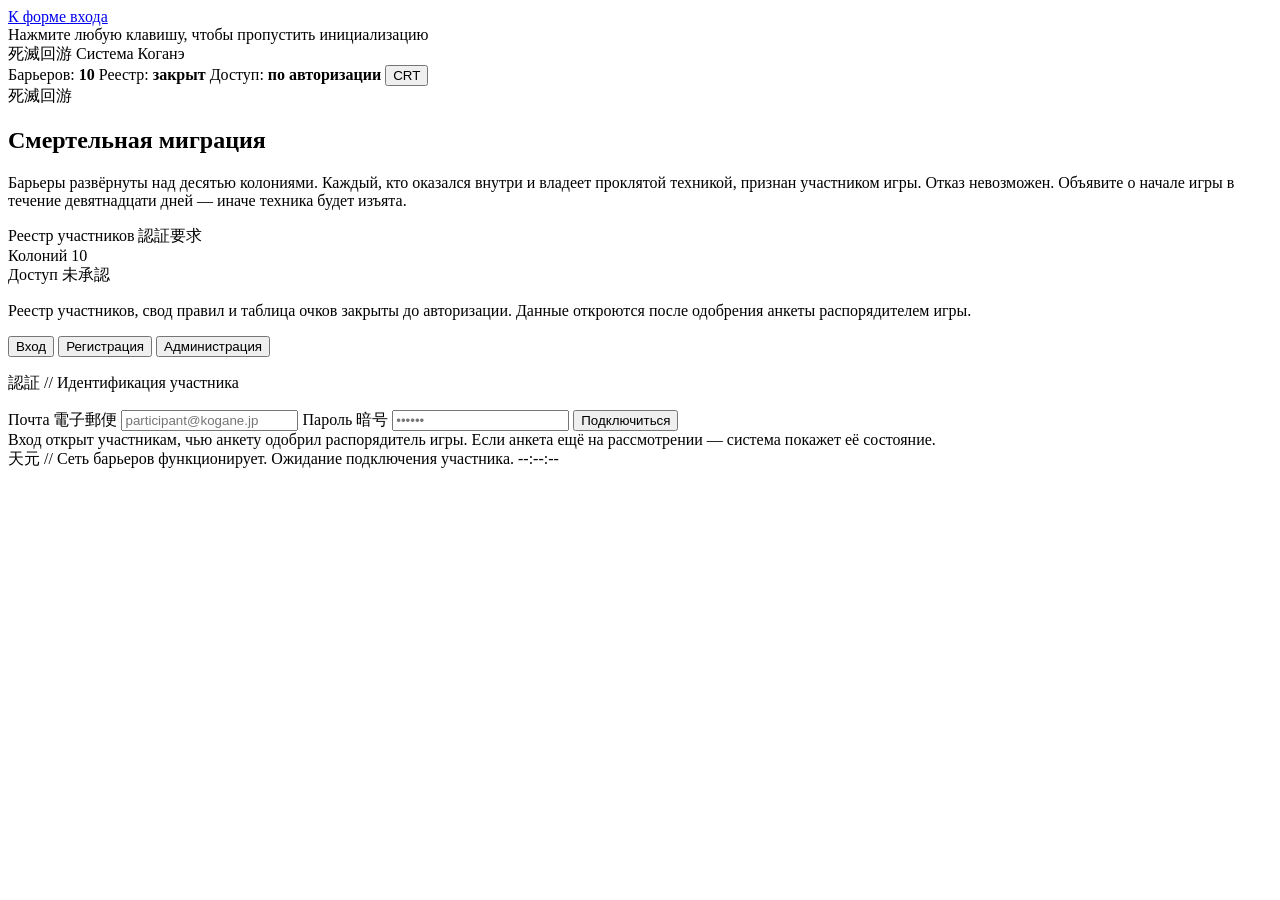
==== index.html @ cd7defad "Add files via upload" ====
<!DOCTYPE html>
<html lang="ru" data-crt="on">
<head>
  <meta charset="UTF-8" />
  <meta name="viewport" content="width=device-width, initial-scale=1.0" />
  <meta name="theme-color" content="#04140f" />
  <meta name="description" content="Система Коганэ — управление Смертельной миграцией. 死滅回游 管理システム" />
  <title>КОГАНЭ // 死滅回游 管理システム</title>

  <link rel="icon" href="assets/icons/favicon.svg" type="image/svg+xml" />
  <link rel="preconnect" href="https://fonts.googleapis.com" />
  <link rel="preconnect" href="https://fonts.gstatic.com" crossorigin />
  <link href="https://fonts.googleapis.com/css2?family=DotGothic16&display=swap" rel="stylesheet" />
  <link rel="stylesheet" href="css/main.css?v=5" />
</head>

<body>
  <a class="skip" href="#auth">К форме входа</a>

  <!-- ============ ЗАГРУЗКА СИСТЕМЫ ============ -->
  <div class="boot" id="boot">
    <div class="boot__log" id="bootLog"></div>
    <div class="boot__bar"><div class="boot__fill" id="bootFill"></div></div>
    <div class="boot__skip">Нажмите любую клавишу, чтобы пропустить инициализацию</div>
  </div>

  <!-- ============ ПОДКЛЮЧЕНИЕ К БАРЬЕРУ ============ -->
  <div class="connect" id="connect" hidden>
    <div class="barrier" aria-hidden="true">
      <div class="barrier__grid"></div>
      <div class="barrier__ring"></div>
      <div class="barrier__ring"></div>
      <div class="barrier__ring"></div>
      <div class="barrier__ring"></div>
    </div>
    <div class="connect__inner">
      <div class="connect__jp" id="connectJp">接続中</div>
      <div class="connect__step" id="connectStep"></div>
      <div class="connect__sub" id="connectSub">KOGANE LINK / TENGEN BARRIER NETWORK</div>
      <div class="connect__bar"><div class="connect__fill" id="connectFill"></div></div>
      <button class="connect__skip" type="button" id="connectSkip">Продолжить →</button>
    </div>
  </div>

  <!-- Аварийные выходы. Обычный скрипт, не модуль: работает даже если
       модули не загрузились или браузер отдал их из старого кеша. -->
  <script>
  (function () {
    var connect = document.getElementById('connect');
    var skip = document.getElementById('connectSkip');
    var boot = document.getElementById('boot');

    // Переход в систему: её собственная проверка доступа отправит
    // участника на нужный экран (анкета, ожидание или админка).
    function leave() { window.location.replace('pages/system.html'); }

    if (skip && connect) {
      skip.addEventListener('click', function () {
        // Если модуль жив, он сам знает точный адрес перехода
        if (window.__koganeConnect) return;
        leave();
      });
    }

    // Экран подключения не должен держать дольше десяти секунд
    if (connect) {
      new MutationObserver(function () {
        if (connect.hidden) return;
        setTimeout(function () {
          if (!connect.hidden && document.body.contains(connect)) leave();
        }, 10000);
      }).observe(connect, { attributes: true, attributeFilter: ['hidden'] });
    }

    // Загрузочный экран убирается по клику или клавише
    if (boot) {
      var dropBoot = function () { if (boot.parentNode) boot.remove(); };
      boot.addEventListener('click', dropBoot);
      window.addEventListener('keydown', dropBoot, { once: true });
      setTimeout(dropBoot, 12000);
    }
  })();
  </script>

  <!-- ============ ЭКРАН ============ -->
  <div class="stage">
    <div class="screen" id="screen">

      <header class="sys-head">
        <div class="sys-head__brand">
          <span class="led" aria-hidden="true"></span>
          <span class="sys-head__jp jp">死滅回游</span>
          <span class="sys-head__title">Система Коганэ</span>
        </div>
        <div class="sys-head__meta">
          <span class="hide-sm">Барьеров: <b>10</b></span>
          <span class="hide-sm">Реестр: <b>закрыт</b></span>
          <span>Доступ: <b>по авторизации</b></span>
          <button class="btn btn--sm btn--ghost" type="button" id="crtToggle">CRT</button>
        </div>
      </header>

      <main class="auth" id="auth">

        <!-- Левая часть: афиша -->
        <section class="auth__brand">
          <div class="auth__jp jp chroma">死滅回游</div>
          <h1 class="auth__title">Смертельная миграция</h1>
          <p class="auth__lead">
            Барьеры развёрнуты над десятью колониями. Каждый, кто оказался внутри
            и владеет проклятой техникой, признан участником игры. Отказ невозможен.
            Объявите о начале игры в течение девятнадцати дней — иначе техника будет изъята.
          </p>

          <div class="auth__stats">
            <div>
              <span class="label">Реестр участников</span>
              <span class="value jp">認証要求</span>
            </div>
            <div>
              <span class="label">Колоний</span>
              <span class="value jp">10</span>
            </div>
            <div>
              <span class="label">Доступ</span>
              <span class="value jp">未承認</span>
            </div>
          </div>

          <p class="auth__closed mono">
            Реестр участников, свод правил и таблица очков закрыты до авторизации.
            Данные откроются после одобрения анкеты распорядителем игры.
          </p>

          <div class="auth__kogane" id="brandKogane" aria-hidden="true"></div>
        </section>

        <!-- Правая часть: вход / регистрация -->
        <section class="auth__panel">
          <div class="auth__tabs" role="tablist">
            <button class="auth__tab is-active" type="button" data-tab="login" role="tab">Вход</button>
            <button class="auth__tab" type="button" data-tab="register" role="tab">Регистрация</button>
            <button class="auth__tab auth__tab--admin" type="button" data-tab="admin" role="tab">
              Администрация
            </button>
          </div>

          <p class="auth__msg" id="authMsg" role="status" aria-live="polite"></p>

          <!-- Вход -->
          <form class="auth__form" id="loginForm" novalidate>
            <p class="auth__legend">認証 // Идентификация участника</p>

            <label class="field" for="loginEmail">
              <span class="field__label">Почта <span class="jp">電子郵便</span></span>
              <span class="field__wrap">
                <input class="field__input" id="loginEmail" name="email" type="email"
                       autocomplete="email" placeholder="participant@kogane.jp" />
              </span>
              <span class="field__error" data-err="email"></span>
            </label>

            <label class="field" for="loginPass">
              <span class="field__label">Пароль <span class="jp">暗号</span></span>
              <span class="field__wrap">
                <input class="field__input" id="loginPass" name="password" type="password"
                       autocomplete="current-password" placeholder="••••••" />
              </span>
              <span class="field__error" data-err="password"></span>
            </label>

            <button class="btn btn--primary btn--wide btn--lg" type="submit">
              Подключиться <span class="btn__spin"></span>
            </button>

            <div class="auth__note">
              Вход открыт участникам, чью анкету одобрил распорядитель игры.
              Если анкета ещё на рассмотрении — система покажет её состояние.
            </div>
          </form>

          <!-- Регистрация: почта → пароль → анкета -->
          <form class="auth__form" id="registerForm" novalidate hidden>
            <p class="auth__legend">登録申請 // Внесение в реестр барьера</p>

            <div class="regsteps" id="regSteps">
              <span class="regstep is-active" data-rs="1"><b>1</b> Почта</span>
              <span class="regstep" data-rs="2"><b>2</b> Пароль</span>
              <span class="regstep" data-rs="3"><b>3</b> Анкета</span>
            </div>

            <!-- Шаг 1: почта -->
            <div class="regpane" data-pane="1">
              <label class="field" for="regEmail">
                <span class="field__label">Электронная почта <span class="jp">電子郵便</span> <span class="field__req">*</span></span>
                <span class="field__wrap">
                  <input class="field__input" id="regEmail" name="email" type="email"
                         autocomplete="email" placeholder="participant@kogane.jp" />
                </span>
                <span class="field__hint"><span>На эту почту привязывается аккаунт участника</span></span>
                <span class="field__error" data-err="email"></span>
              </label>

              <button class="btn btn--primary btn--wide btn--lg" type="button" data-rnext="2">
                Далее → создать пароль
              </button>
            </div>

            <!-- Шаг 2: пароль -->
            <div class="regpane" data-pane="2" hidden>
              <p class="fs-xxs muted mono mb-3" id="regMailEcho"></p>

              <label class="field" for="regPass">
                <span class="field__label">Создайте пароль <span class="jp">暗号</span> <span class="field__req">*</span></span>
                <span class="field__wrap">
                  <input class="field__input" id="regPass" name="password" type="password"
                         autocomplete="new-password" placeholder="не короче 6 символов" />
                </span>
                <span class="pwmeter" id="pwMeter" aria-hidden="true">
                  <span></span><span></span><span></span><span></span>
                </span>
                <span class="field__error" data-err="password"></span>
              </label>

              <label class="field" for="regPass2">
                <span class="field__label">Повторите пароль <span class="jp">確認</span> <span class="field__req">*</span></span>
                <span class="field__wrap">
                  <input class="field__input" id="regPass2" name="passwordConfirm" type="password"
                         autocomplete="new-password" placeholder="ещё раз" />
                </span>
                <span class="field__error" data-err="passwordConfirm"></span>
              </label>

              <div class="btn-row">
                <button class="btn btn--ghost btn--sm" type="button" data-rback="1">← Назад</button>
                <button class="btn btn--primary grow" type="submit">
                  Далее → анкета <span class="btn__spin"></span>
                </button>
              </div>
            </div>

            <div class="auth__note">
              Третий шаг — анкета персонажа: имя, уровень, проклятая техника, ники
              в Roblox и Discord. Заявку рассматривает распорядитель игры: до
              одобрения разделы системы закрыты.
            </div>
          </form>

          <!-- Администрация: почта + пароль + секретный код -->
          <form class="auth__form" id="adminForm" novalidate hidden>
            <p class="auth__legend">管理者権限 // Канал распорядителя игры</p>

            <label class="field" for="admEmail">
              <span class="field__label">Почта распорядителя <span class="jp">管理者</span></span>
              <span class="field__wrap">
                <input class="field__input" id="admEmail" name="email" type="email"
                       autocomplete="username" placeholder="admin@kogane.jp" />
              </span>
              <span class="field__error" data-err="email"></span>
            </label>

            <label class="field" for="admPass">
              <span class="field__label">Пароль <span class="jp">暗号</span></span>
              <span class="field__wrap">
                <input class="field__input" id="admPass" name="password" type="password"
                       autocomplete="current-password" placeholder="••••••" />
              </span>
              <span class="field__error" data-err="password"></span>
            </label>

            <label class="field" for="admCode">
              <span class="field__label">Секретный код системы <span class="jp">秘密符号</span></span>
              <span class="field__wrap">
                <input class="field__input" id="admCode" name="code" type="password"
                       autocomplete="off" spellcheck="false" placeholder="код администрации" />
              </span>
              <span class="field__error" data-err="code"></span>
            </label>

            <button class="btn btn--primary btn--wide btn--lg" type="submit">
              Открыть панель <span class="btn__spin"></span>
            </button>

            <div class="auth__note" id="admHint">
              Без верного кода панель не открывается, а попытка попадает в журнал системы.
            </div>
          </form>
        </section>
      </main>

      <footer class="sys-foot">
        <span class="led" aria-hidden="true"></span>
        <span class="sys-foot__ticker">
          <span id="ticker">天元 // Сеть барьеров функционирует. Ожидание подключения участника.</span>
        </span>
        <span class="hide-sm mono" id="clock">--:--:--</span>
      </footer>

    </div>
  </div>

  <script type="module" src="js/pages/auth.js?v=5"></script>
</body>
</html>
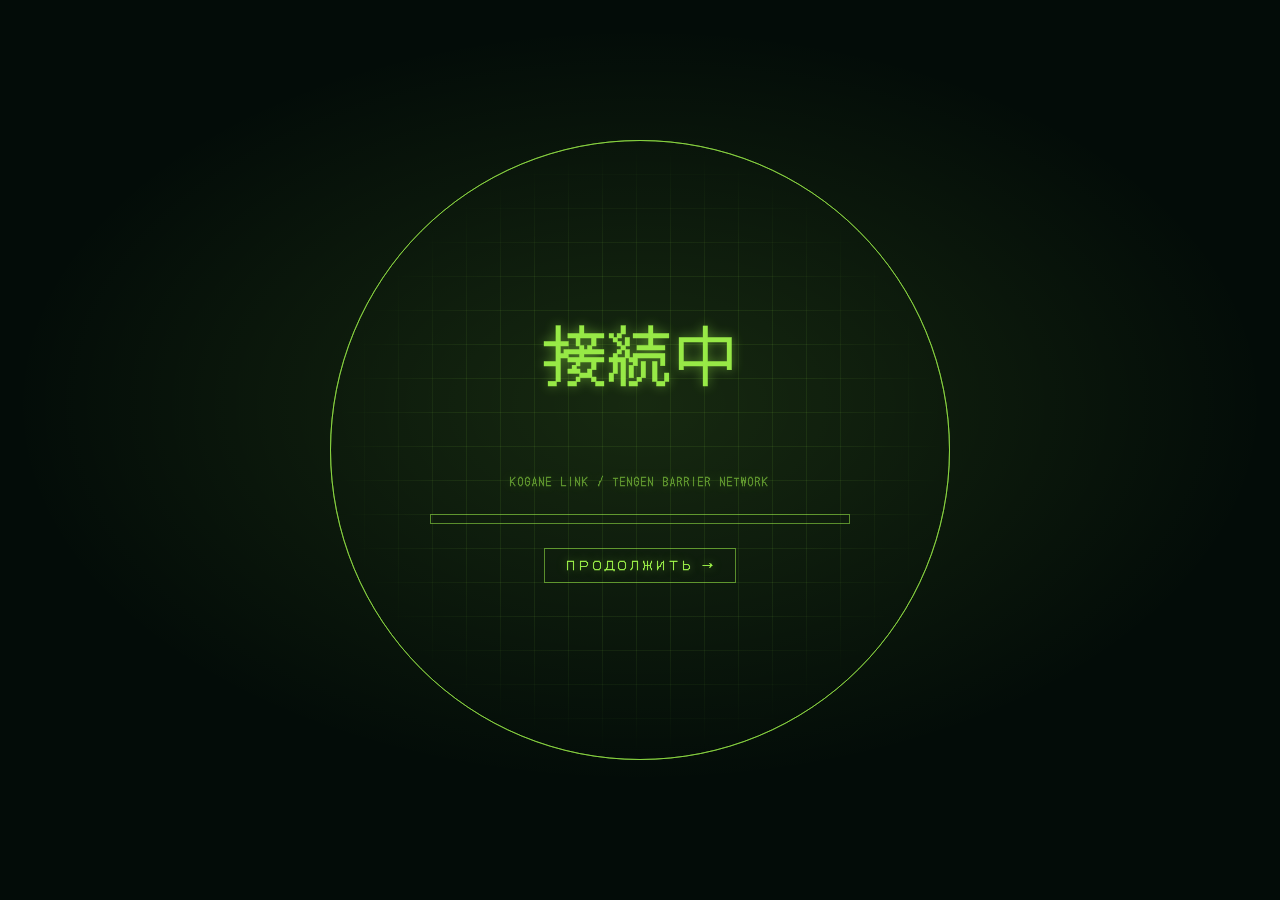
==== commit ad42b696: "Update" ====
--- a/index.html
+++ b/index.html
@@ -11,7 +11,7 @@
   <link rel="preconnect" href="https://fonts.googleapis.com" />
   <link rel="preconnect" href="https://fonts.gstatic.com" crossorigin />
   <link href="https://fonts.googleapis.com/css2?family=DotGothic16&display=swap" rel="stylesheet" />
-  <link rel="stylesheet" href="css/main.css?v=5" />
+  <link rel="stylesheet" href="css/main.css?v=6" />
 </head>
 
 <body>
@@ -137,6 +137,14 @@
 
         <!-- Правая часть: вход / регистрация -->
         <section class="auth__panel">
+         <div class="panel panel--framed auth__box">
+          <div class="panel__head">
+            <span class="panel__title">Доступ к системе</span>
+            <span class="panel__jp jp">接続要求</span>
+            <span class="panel__tools fs-xxs muted">認証</span>
+          </div>
+          <div class="panel__body">
+
           <div class="auth__tabs" role="tablist">
             <button class="auth__tab is-active" type="button" data-tab="login" role="tab">Вход</button>
             <button class="auth__tab" type="button" data-tab="register" role="tab">Регистрация</button>
@@ -285,6 +293,9 @@
               Без верного кода панель не открывается, а попытка попадает в журнал системы.
             </div>
           </form>
+
+          </div>
+         </div>
         </section>
       </main>
 
@@ -299,6 +310,6 @@
     </div>
   </div>
 
-  <script type="module" src="js/pages/auth.js?v=5"></script>
+  <script type="module" src="js/pages/auth.js?v=6"></script>
 </body>
 </html>
--- a/css/main.css
+++ b/css/main.css
@@ -0,0 +1,42 @@
+/* =========================================================
+   KOGANE SYSTEM — entry point
+   死滅回游 管理システム
+   ========================================================= */
+
+/* Base */
+@import url("base/variables.css");
+@import url("base/reset.css");
+@import url("base/typography.css");
+@import url("base/animations.css");
+
+/* Effects */
+@import url("effects/crt.css");
+@import url("effects/glitch.css");
+
+/* Layout */
+@import url("layout/screen.css");
+@import url("layout/panel.css");
+@import url("layout/grid.css");
+
+/* Components */
+@import url("components/button.css");
+@import url("components/field.css");
+@import url("components/nav.css");
+@import url("components/table.css");
+@import url("components/card.css");
+@import url("components/rule.css");
+@import url("components/notice.css");
+@import url("components/modal.css");
+@import url("components/search.css");
+@import url("components/boot.css");
+@import url("components/sprite.css");
+
+/* Pages */
+@import url("pages/auth.css");
+@import url("pages/application.css");
+@import url("pages/system.css");
+@import url("pages/admin.css");
+@import url("pages/death.css");
+
+/* Utils */
+@import url("utils/helpers.css");
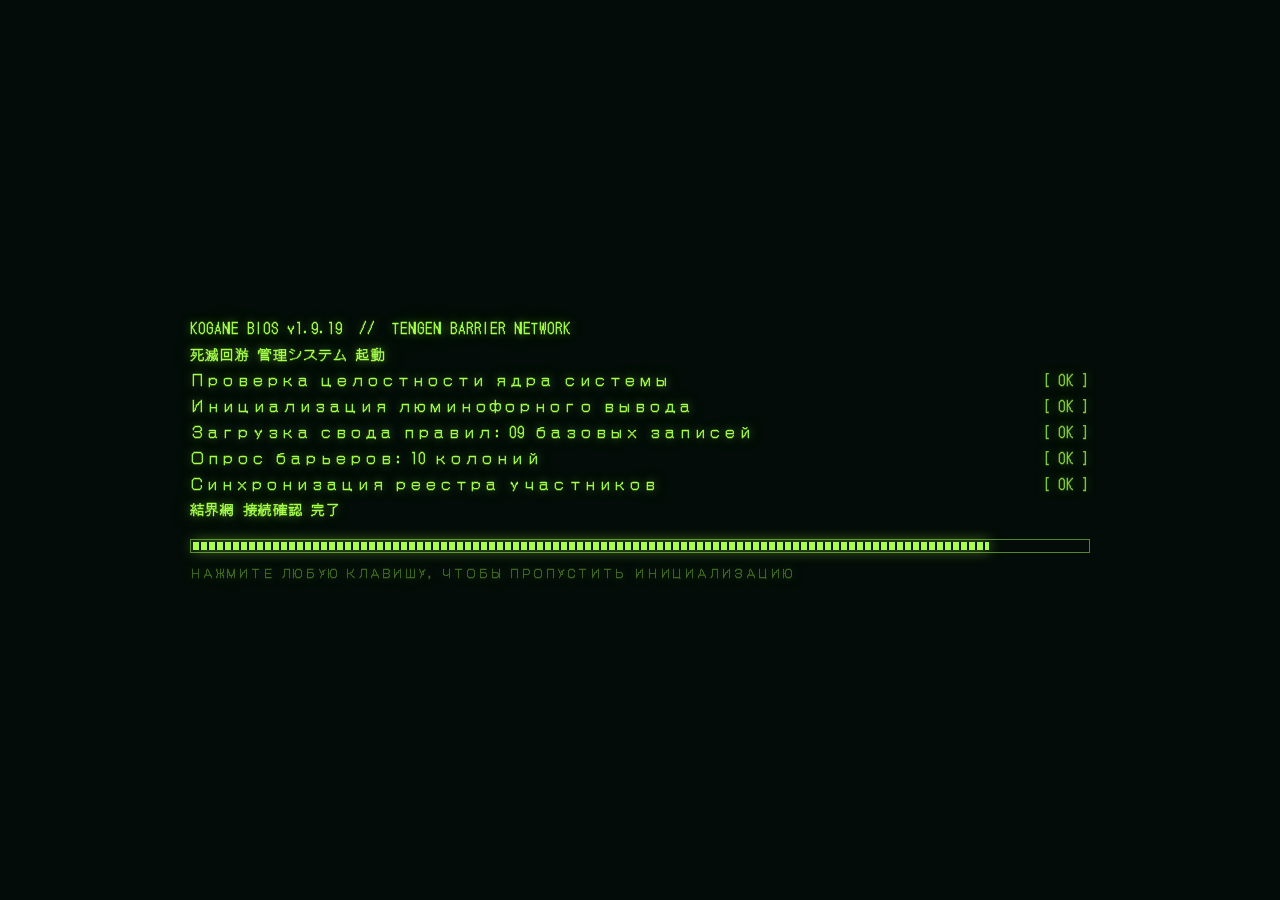
==== commit 0661666a: "Update" ====
--- a/index.html
+++ b/index.html
@@ -11,7 +11,7 @@
   <link rel="preconnect" href="https://fonts.googleapis.com" />
   <link rel="preconnect" href="https://fonts.gstatic.com" crossorigin />
   <link href="https://fonts.googleapis.com/css2?family=DotGothic16&display=swap" rel="stylesheet" />
-  <link rel="stylesheet" href="css/main.css?v=6" />
+  <link rel="stylesheet" href="css/main.css?v=7" />
 </head>
 
 <body>
@@ -56,19 +56,19 @@
 
     if (skip && connect) {
       skip.addEventListener('click', function () {
-        // Если модуль жив, он сам знает точный адрес перехода
-        if (window.__koganeConnect) return;
-        leave();
+        // Не проверяем состояние модуля: если он жив, то уведёт страницу
+        // первым. Если нет — через полсекунды уходим сами.
+        setTimeout(leave, 500);
       });
     }
 
-    // Экран подключения не должен держать дольше десяти секунд
+    // Экран подключения не должен держать дольше восьми секунд
     if (connect) {
       new MutationObserver(function () {
         if (connect.hidden) return;
         setTimeout(function () {
           if (!connect.hidden && document.body.contains(connect)) leave();
-        }, 10000);
+        }, 8000);
       }).observe(connect, { attributes: true, attributeFilter: ['hidden'] });
     }
 
@@ -310,6 +310,6 @@
     </div>
   </div>
 
-  <script type="module" src="js/pages/auth.js?v=6"></script>
+  <script type="module" src="js/pages/auth.js?v=7"></script>
 </body>
 </html>
--- a/css/main.css
+++ b/css/main.css
@@ -4,39 +4,39 @@
    ========================================================= */
 
 /* Base */
-@import url("base/variables.css");
-@import url("base/reset.css");
-@import url("base/typography.css");
-@import url("base/animations.css");
+@import url("base/variables.css?v=7");
+@import url("base/reset.css?v=7");
+@import url("base/typography.css?v=7");
+@import url("base/animations.css?v=7");
 
 /* Effects */
-@import url("effects/crt.css");
-@import url("effects/glitch.css");
+@import url("effects/crt.css?v=7");
+@import url("effects/glitch.css?v=7");
 
 /* Layout */
-@import url("layout/screen.css");
-@import url("layout/panel.css");
-@import url("layout/grid.css");
+@import url("layout/screen.css?v=7");
+@import url("layout/panel.css?v=7");
+@import url("layout/grid.css?v=7");
 
 /* Components */
-@import url("components/button.css");
-@import url("components/field.css");
-@import url("components/nav.css");
-@import url("components/table.css");
-@import url("components/card.css");
-@import url("components/rule.css");
-@import url("components/notice.css");
-@import url("components/modal.css");
-@import url("components/search.css");
-@import url("components/boot.css");
-@import url("components/sprite.css");
+@import url("components/button.css?v=7");
+@import url("components/field.css?v=7");
+@import url("components/nav.css?v=7");
+@import url("components/table.css?v=7");
+@import url("components/card.css?v=7");
+@import url("components/rule.css?v=7");
+@import url("components/notice.css?v=7");
+@import url("components/modal.css?v=7");
+@import url("components/search.css?v=7");
+@import url("components/boot.css?v=7");
+@import url("components/sprite.css?v=7");
 
 /* Pages */
-@import url("pages/auth.css");
-@import url("pages/application.css");
-@import url("pages/system.css");
-@import url("pages/admin.css");
-@import url("pages/death.css");
+@import url("pages/auth.css?v=7");
+@import url("pages/application.css?v=7");
+@import url("pages/system.css?v=7");
+@import url("pages/admin.css?v=7");
+@import url("pages/death.css?v=7");
 
 /* Utils */
-@import url("utils/helpers.css");
+@import url("utils/helpers.css?v=7");
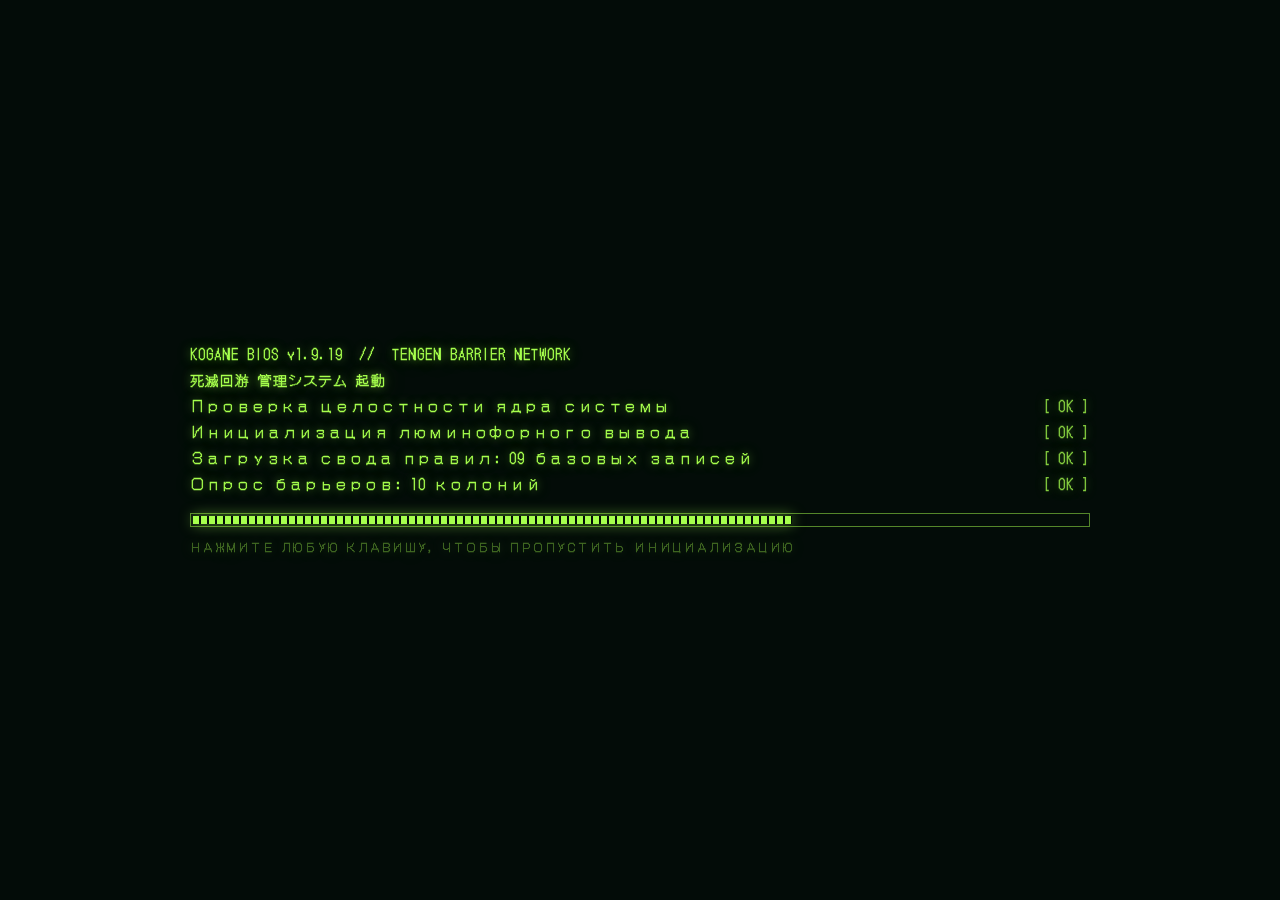
==== commit aedafe1d: "Update" ====
--- a/index.html
+++ b/index.html
@@ -11,7 +11,7 @@
   <link rel="preconnect" href="https://fonts.googleapis.com" />
   <link rel="preconnect" href="https://fonts.gstatic.com" crossorigin />
   <link href="https://fonts.googleapis.com/css2?family=DotGothic16&display=swap" rel="stylesheet" />
-  <link rel="stylesheet" href="css/main.css?v=7" />
+  <link rel="stylesheet" href="css/main.css?v=9" />
 </head>
 
 <body>
@@ -96,6 +96,7 @@
           <span class="hide-sm">Барьеров: <b>10</b></span>
           <span class="hide-sm">Реестр: <b>закрыт</b></span>
           <span>Доступ: <b>по авторизации</b></span>
+          <span id="headVolume"></span>
           <button class="btn btn--sm btn--ghost" type="button" id="crtToggle">CRT</button>
         </div>
       </header>
@@ -310,6 +311,6 @@
     </div>
   </div>
 
-  <script type="module" src="js/pages/auth.js?v=7"></script>
+  <script type="module" src="js/pages/auth.js?v=9"></script>
 </body>
 </html>
--- a/css/main.css
+++ b/css/main.css
@@ -4,39 +4,40 @@
    ========================================================= */
 
 /* Base */
-@import url("base/variables.css?v=7");
-@import url("base/reset.css?v=7");
-@import url("base/typography.css?v=7");
-@import url("base/animations.css?v=7");
+@import url("base/variables.css?v=9");
+@import url("base/reset.css?v=9");
+@import url("base/typography.css?v=9");
+@import url("base/animations.css?v=9");
 
 /* Effects */
-@import url("effects/crt.css?v=7");
-@import url("effects/glitch.css?v=7");
+@import url("effects/crt.css?v=9");
+@import url("effects/glitch.css?v=9");
 
 /* Layout */
-@import url("layout/screen.css?v=7");
-@import url("layout/panel.css?v=7");
-@import url("layout/grid.css?v=7");
+@import url("layout/screen.css?v=9");
+@import url("layout/panel.css?v=9");
+@import url("layout/grid.css?v=9");
 
 /* Components */
-@import url("components/button.css?v=7");
-@import url("components/field.css?v=7");
-@import url("components/nav.css?v=7");
-@import url("components/table.css?v=7");
-@import url("components/card.css?v=7");
-@import url("components/rule.css?v=7");
-@import url("components/notice.css?v=7");
-@import url("components/modal.css?v=7");
-@import url("components/search.css?v=7");
-@import url("components/boot.css?v=7");
-@import url("components/sprite.css?v=7");
+@import url("components/button.css?v=9");
+@import url("components/field.css?v=9");
+@import url("components/nav.css?v=9");
+@import url("components/table.css?v=9");
+@import url("components/card.css?v=9");
+@import url("components/rule.css?v=9");
+@import url("components/notice.css?v=9");
+@import url("components/modal.css?v=9");
+@import url("components/search.css?v=9");
+@import url("components/boot.css?v=9");
+@import url("components/sprite.css?v=9");
+@import url("components/volume.css?v=9");
 
 /* Pages */
-@import url("pages/auth.css?v=7");
-@import url("pages/application.css?v=7");
-@import url("pages/system.css?v=7");
-@import url("pages/admin.css?v=7");
-@import url("pages/death.css?v=7");
+@import url("pages/auth.css?v=9");
+@import url("pages/application.css?v=9");
+@import url("pages/system.css?v=9");
+@import url("pages/admin.css?v=9");
+@import url("pages/death.css?v=9");
 
 /* Utils */
-@import url("utils/helpers.css?v=7");
+@import url("utils/helpers.css?v=9");
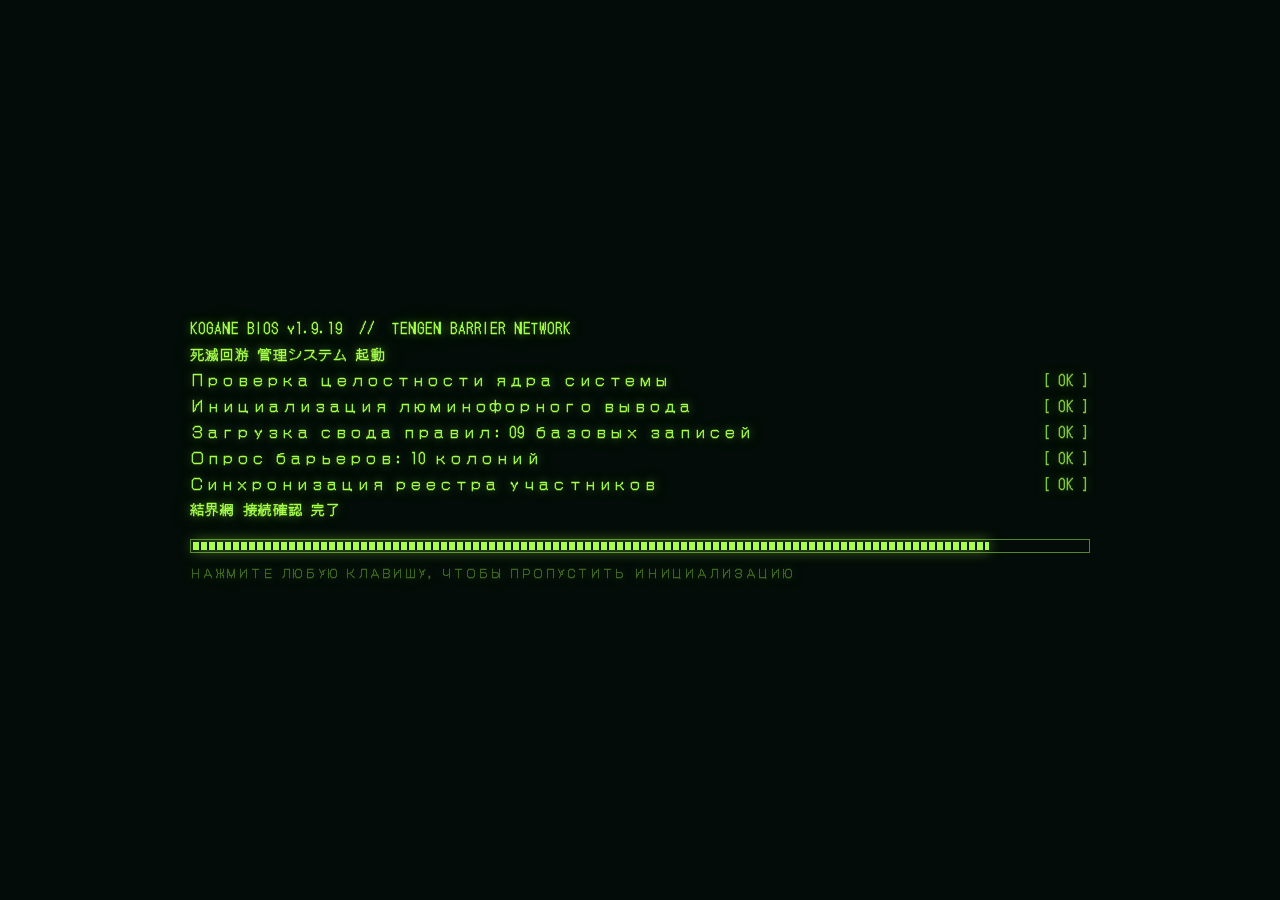
==== commit 508dd08a: "Server fixes" ====
--- a/index.html
+++ b/index.html
@@ -11,7 +11,7 @@
   <link rel="preconnect" href="https://fonts.googleapis.com" />
   <link rel="preconnect" href="https://fonts.gstatic.com" crossorigin />
   <link href="https://fonts.googleapis.com/css2?family=DotGothic16&display=swap" rel="stylesheet" />
-  <link rel="stylesheet" href="css/main.css?v=9" />
+  <link rel="stylesheet" href="css/main.css?v=10" />
 </head>
 
 <body>
@@ -311,6 +311,6 @@
     </div>
   </div>
 
-  <script type="module" src="js/pages/auth.js?v=9"></script>
+  <script type="module" src="js/pages/auth.js?v=10"></script>
 </body>
 </html>
--- a/css/main.css
+++ b/css/main.css
@@ -4,40 +4,40 @@
    ========================================================= */
 
 /* Base */
-@import url("base/variables.css?v=9");
-@import url("base/reset.css?v=9");
-@import url("base/typography.css?v=9");
-@import url("base/animations.css?v=9");
+@import url("base/variables.css?v=10");
+@import url("base/reset.css?v=10");
+@import url("base/typography.css?v=10");
+@import url("base/animations.css?v=10");
 
 /* Effects */
-@import url("effects/crt.css?v=9");
-@import url("effects/glitch.css?v=9");
+@import url("effects/crt.css?v=10");
+@import url("effects/glitch.css?v=10");
 
 /* Layout */
-@import url("layout/screen.css?v=9");
-@import url("layout/panel.css?v=9");
-@import url("layout/grid.css?v=9");
+@import url("layout/screen.css?v=10");
+@import url("layout/panel.css?v=10");
+@import url("layout/grid.css?v=10");
 
 /* Components */
-@import url("components/button.css?v=9");
-@import url("components/field.css?v=9");
-@import url("components/nav.css?v=9");
-@import url("components/table.css?v=9");
-@import url("components/card.css?v=9");
-@import url("components/rule.css?v=9");
-@import url("components/notice.css?v=9");
-@import url("components/modal.css?v=9");
-@import url("components/search.css?v=9");
-@import url("components/boot.css?v=9");
-@import url("components/sprite.css?v=9");
-@import url("components/volume.css?v=9");
+@import url("components/button.css?v=10");
+@import url("components/field.css?v=10");
+@import url("components/nav.css?v=10");
+@import url("components/table.css?v=10");
+@import url("components/card.css?v=10");
+@import url("components/rule.css?v=10");
+@import url("components/notice.css?v=10");
+@import url("components/modal.css?v=10");
+@import url("components/search.css?v=10");
+@import url("components/boot.css?v=10");
+@import url("components/sprite.css?v=10");
+@import url("components/volume.css?v=10");
 
 /* Pages */
-@import url("pages/auth.css?v=9");
-@import url("pages/application.css?v=9");
-@import url("pages/system.css?v=9");
-@import url("pages/admin.css?v=9");
-@import url("pages/death.css?v=9");
+@import url("pages/auth.css?v=10");
+@import url("pages/application.css?v=10");
+@import url("pages/system.css?v=10");
+@import url("pages/admin.css?v=10");
+@import url("pages/death.css?v=10");
 
 /* Utils */
-@import url("utils/helpers.css?v=9");
+@import url("utils/helpers.css?v=10");
